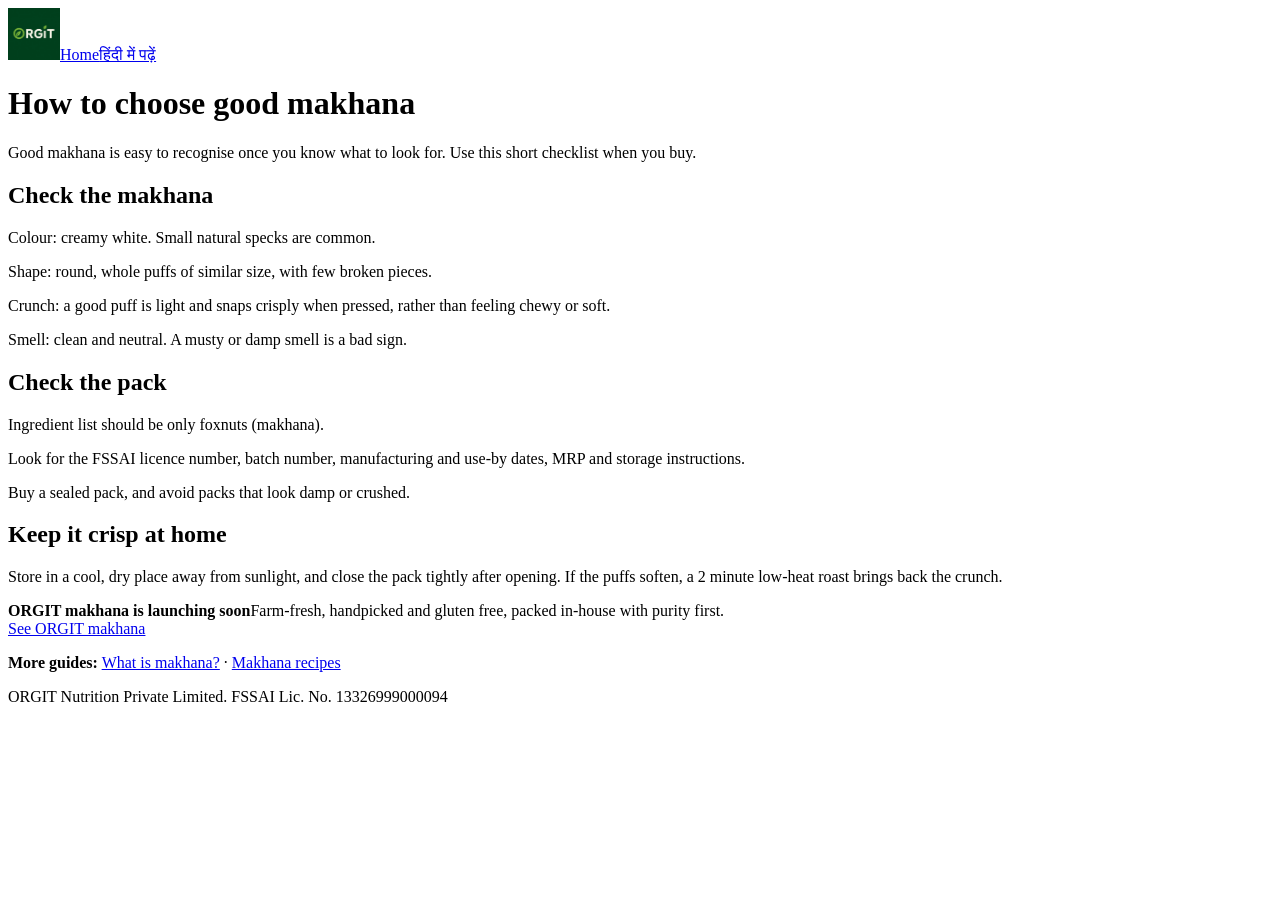
==== how-to-choose-makhana.html @ a9c4cef4 "Add files via upload" ====
<!DOCTYPE html><html lang="en"><head><meta charset="utf-8"><meta name="viewport" content="width=device-width,initial-scale=1"><title>How to Choose Good Makhana | ORGIT</title>
<meta name="description" content="A simple checklist to pick good makhana: look, crunch, smell, packing details and storage."><link rel="canonical" href="https://orgit.in/how-to-choose-makhana.html">
<link rel="alternate" hreflang="en-IN" href="https://orgit.in/how-to-choose-makhana.html"><link rel="alternate" hreflang="hi-IN" href="https://orgit.in/hi/makhana-kaise-chune.html"><link rel="alternate" hreflang="x-default" href="https://orgit.in/how-to-choose-makhana.html">
<link rel="icon" type="image/png" href="assets/favicon.png"><meta name="theme-color" content="#0e3a20">
<meta property="og:type" content="article"><meta property="og:title" content="How to Choose Good Makhana | ORGIT"><meta property="og:description" content="A simple checklist to pick good makhana: look, crunch, smell, packing details and storage."><meta property="og:url" content="https://orgit.in/how-to-choose-makhana.html"><meta property="og:image" content="https://orgit.in/assets/og-image.jpg">
<link href="https://fonts.googleapis.com/css2?family=Anton&family=DM+Sans:wght@400;700&family=Noto+Sans+Devanagari:wght@400;800&display=swap" rel="stylesheet">
<link rel="stylesheet" href="css/page.css"><script type="application/ld+json">{"@context": "https://schema.org", "@type": "Article", "headline": "How to choose good makhana", "inLanguage": "en-IN", "mainEntityOfPage": "https://orgit.in/how-to-choose-makhana.html", "datePublished": "2026-11-16", "author": {"@type": "Organization", "name": "ORGIT Nutrition Private Limited"}, "publisher": {"@type": "Organization", "name": "ORGIT Nutrition Private Limited", "logo": {"@type": "ImageObject", "url": "https://orgit.in/assets/logo.png"}}}</script></head>
<body class=""><header><div class="w"><a href="index.html"><img src="assets/logo.png" alt="ORGIT logo" width="52" height="52"></a><a href="index.html">Home</a><a class="alt" href="hi/makhana-kaise-chune.html">हिंदी में पढ़ें</a></div></header>
<main><h1>How to choose good makhana</h1><p class="in">Good makhana is easy to recognise once you know what to look for. Use this short checklist when you buy.</p><h2>Check the makhana</h2><p>Colour: creamy white. Small natural specks are common.</p><p>Shape: round, whole puffs of similar size, with few broken pieces.</p><p>Crunch: a good puff is light and snaps crisply when pressed, rather than feeling chewy or soft.</p><p>Smell: clean and neutral. A musty or damp smell is a bad sign.</p><h2>Check the pack</h2><p>Ingredient list should be only foxnuts (makhana).</p><p>Look for the FSSAI licence number, batch number, manufacturing and use-by dates, MRP and storage instructions.</p><p>Buy a sealed pack, and avoid packs that look damp or crushed.</p><h2>Keep it crisp at home</h2><p>Store in a cool, dry place away from sunlight, and close the pack tightly after opening. If the puffs soften, a 2 minute low-heat roast brings back the crunch.</p>
<div class="cta"><b>ORGIT makhana is launching soon</b>Farm-fresh, handpicked and gluten free, packed in-house with purity first.<br><a href="index.html">See ORGIT makhana</a></div>
<p class="more"><strong>More guides:</strong> <a href="what-is-makhana.html">What is makhana?</a> · <a href="makhana-recipes.html">Makhana recipes</a></p></main><footer>ORGIT Nutrition Private Limited. FSSAI Lic. No. 13326999000094</footer></body></html>
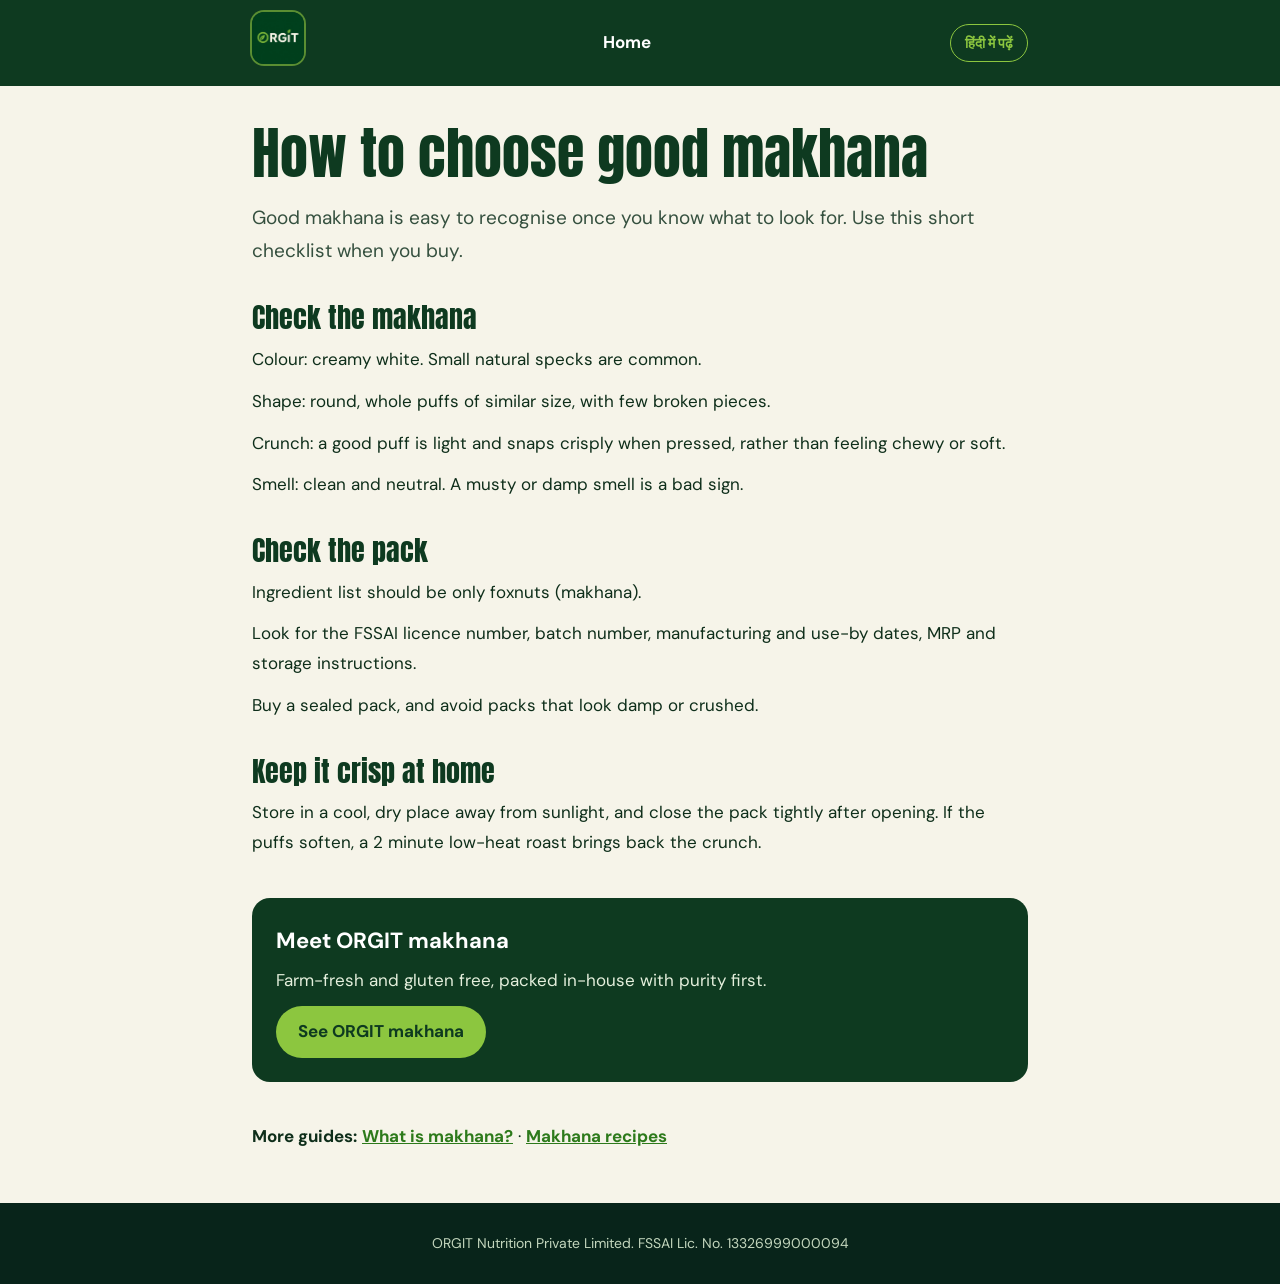
==== commit 3b001466: "Add files via upload" ====
--- a/how-to-choose-makhana.html
+++ b/how-to-choose-makhana.html
@@ -7,5 +7,5 @@
 <link rel="stylesheet" href="css/page.css"><script type="application/ld+json">{"@context": "https://schema.org", "@type": "Article", "headline": "How to choose good makhana", "inLanguage": "en-IN", "mainEntityOfPage": "https://orgit.in/how-to-choose-makhana.html", "datePublished": "2026-11-16", "author": {"@type": "Organization", "name": "ORGIT Nutrition Private Limited"}, "publisher": {"@type": "Organization", "name": "ORGIT Nutrition Private Limited", "logo": {"@type": "ImageObject", "url": "https://orgit.in/assets/logo.png"}}}</script></head>
 <body class=""><header><div class="w"><a href="index.html"><img src="assets/logo.png" alt="ORGIT logo" width="52" height="52"></a><a href="index.html">Home</a><a class="alt" href="hi/makhana-kaise-chune.html">हिंदी में पढ़ें</a></div></header>
 <main><h1>How to choose good makhana</h1><p class="in">Good makhana is easy to recognise once you know what to look for. Use this short checklist when you buy.</p><h2>Check the makhana</h2><p>Colour: creamy white. Small natural specks are common.</p><p>Shape: round, whole puffs of similar size, with few broken pieces.</p><p>Crunch: a good puff is light and snaps crisply when pressed, rather than feeling chewy or soft.</p><p>Smell: clean and neutral. A musty or damp smell is a bad sign.</p><h2>Check the pack</h2><p>Ingredient list should be only foxnuts (makhana).</p><p>Look for the FSSAI licence number, batch number, manufacturing and use-by dates, MRP and storage instructions.</p><p>Buy a sealed pack, and avoid packs that look damp or crushed.</p><h2>Keep it crisp at home</h2><p>Store in a cool, dry place away from sunlight, and close the pack tightly after opening. If the puffs soften, a 2 minute low-heat roast brings back the crunch.</p>
-<div class="cta"><b>ORGIT makhana is launching soon</b>Farm-fresh, handpicked and gluten free, packed in-house with purity first.<br><a href="index.html">See ORGIT makhana</a></div>
+<div class="cta"><b>Meet ORGIT makhana</b>Farm-fresh and gluten free, packed in-house with purity first.<br><a href="index.html">See ORGIT makhana</a></div>
 <p class="more"><strong>More guides:</strong> <a href="what-is-makhana.html">What is makhana?</a> · <a href="makhana-recipes.html">Makhana recipes</a></p></main><footer>ORGIT Nutrition Private Limited. FSSAI Lic. No. 13326999000094</footer></body></html>
--- a/css/page.css
+++ b/css/page.css
@@ -0,0 +1,14 @@
+*{box-sizing:border-box;margin:0}body{font-family:'DM Sans','Noto Sans Devanagari',system-ui,sans-serif;background:#f6f4e9;color:#0e2e1a;line-height:1.75;font-size:17px}
+.hi-l{font-family:'Noto Sans Devanagari','DM Sans',sans-serif}
+header{background:#0e3a20;color:#fff}header .w{max-width:820px;margin:0 auto;padding:12px 22px;display:flex;align-items:center;gap:14px;justify-content:space-between}
+header a{color:#fff;text-decoration:none;font-weight:700}header img{width:52px;height:52px;border-radius:12px;box-shadow:0 0 0 2px rgba(140,198,63,.6)}
+.alt{font-size:14px;border:1.5px solid #8cc63f;border-radius:999px;padding:6px 14px;color:#8cc63f}
+main{max-width:820px;margin:0 auto;padding:34px 22px 10px}
+h1,h2{font-family:'Anton','Noto Sans Devanagari',Impact,sans-serif;font-weight:400;color:#0e3a20;line-height:1.2}
+.hi-l h1,.hi-l h2{font-family:'Noto Sans Devanagari',sans-serif;font-weight:800}
+h1{font-size:clamp(36px,7vw,56px);margin-bottom:14px}h2{font-size:28px;margin:34px 0 10px}
+.in{font-size:19px;color:#35503f}p{margin:0 0 12px}ul,ol{margin:0 0 12px 22px}li{margin-bottom:6px}
+table{border-collapse:collapse;width:100%;max-width:460px;margin:8px 0 14px;background:#fff;border-radius:12px;overflow:hidden}td{padding:9px 14px;border-bottom:1px solid #e3e5d3}td:last-child{text-align:right;font-weight:700}
+.cta{background:#0e3a20;color:#e4efdc;border-radius:18px;padding:24px;margin:40px 0}.cta b{display:block;font-size:22px;color:#fff;margin-bottom:6px}
+.cta a{display:inline-block;margin-top:10px;background:#8cc63f;color:#0e3a20;font-weight:700;padding:11px 22px;border-radius:999px;text-decoration:none}
+.more a{color:#2d7a1b;font-weight:700}footer{background:#08241a;color:#c3d6bd;font-size:14px;padding:28px 22px;margin-top:30px;text-align:center}
